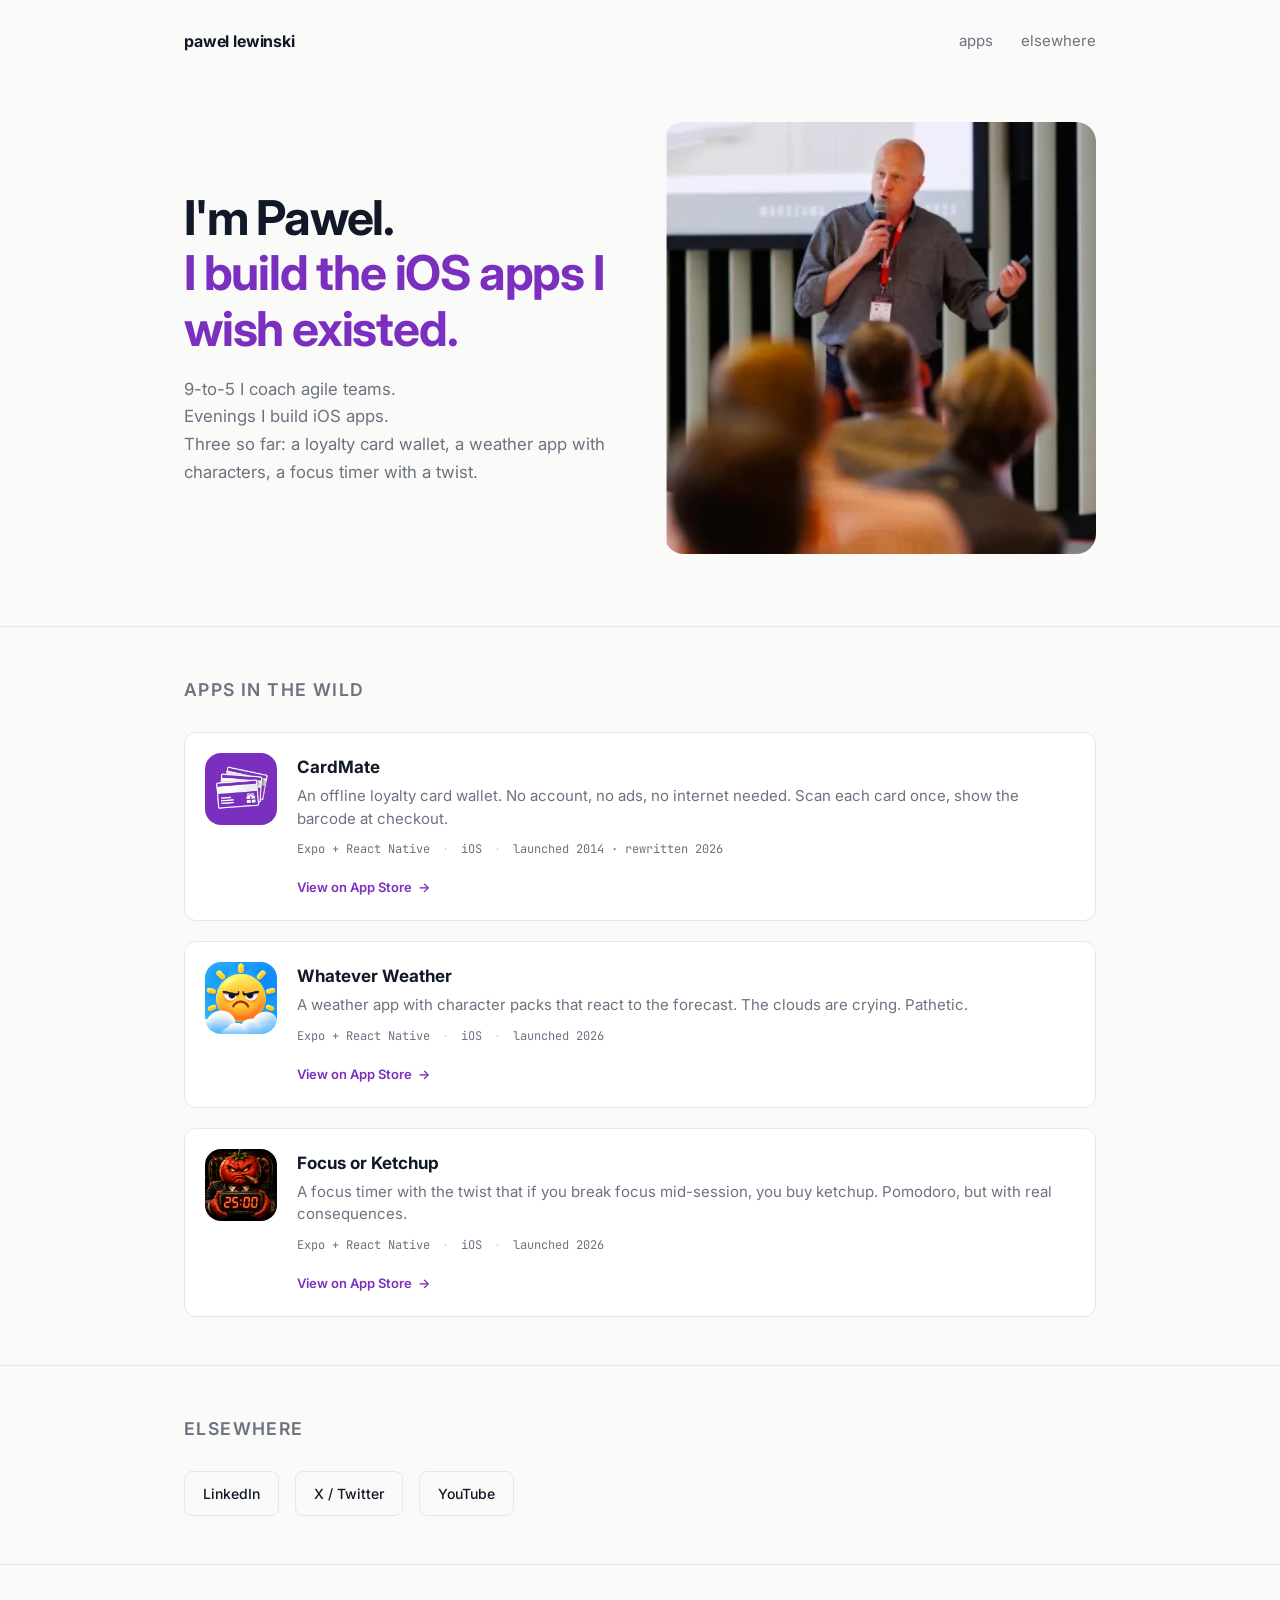
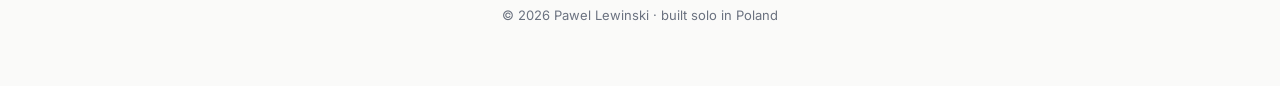
==== index.html @ d7a13c83 "Initial commit — portfolio site Static personal portfolio site for Pawel Lewinski. Three iOS apps (C" ====
<!doctype html>
<html lang="en">
<head>
<meta charset="UTF-8">
<meta name="viewport" content="width=device-width, initial-scale=1.0">
<meta name="robots" content="index, follow">
<meta name="theme-color" content="#7B2FBE">

<title>Pawel Lewinski — iOS apps I wish existed</title>
<meta name="description" content="I build iOS apps I wish existed. Three iOS apps so far: CardMate (loyalty card wallet), Whatever Weather (weather with characters), Focus or Ketchup (focus timer).">
<meta name="author" content="Pawel Lewinski">
<meta name="keywords" content="Pawel Lewinski, indie iOS developer, CardMate, Whatever Weather, Focus or Ketchup, agile coach, Kanban University, iOS apps, Expo React Native">
<link rel="canonical" href="https://agilelabs.pl/">

<meta property="og:title" content="Pawel Lewinski — iOS apps I wish existed">
<meta property="og:description" content="I build iOS apps I wish existed. Three iOS apps so far: CardMate, Whatever Weather, Focus or Ketchup.">
<meta property="og:type" content="website">
<meta property="og:url" content="https://agilelabs.pl/">
<meta property="og:locale" content="en_US">
<meta property="og:image" content="https://agilelabs.pl/images/og-image.png">
<meta property="og:image:width" content="1200">
<meta property="og:image:height" content="630">
<meta property="og:site_name" content="Pawel Lewinski">

<meta name="twitter:card" content="summary_large_image">
<meta name="twitter:title" content="Pawel Lewinski — iOS apps I wish existed">
<meta name="twitter:description" content="I build iOS apps I wish existed. Three iOS apps so far: CardMate, Whatever Weather, Focus or Ketchup.">
<meta name="twitter:image" content="https://agilelabs.pl/images/og-image.png">

<link rel="icon" type="image/png" sizes="32x32" href="icons/favicon-32.png">
<link rel="icon" type="image/png" sizes="16x16" href="icons/favicon-16.png">
<link rel="apple-touch-icon" sizes="180x180" href="icons/apple-touch-icon.png">
<link rel="manifest" href="site.webmanifest">

<link rel="preconnect" href="https://fonts.googleapis.com">
<link rel="preconnect" href="https://fonts.gstatic.com" crossorigin>
<link href="https://fonts.googleapis.com/css2?family=Inter:wght@400;500;600;700;800&family=JetBrains+Mono:wght@400;500&display=swap" rel="stylesheet">

<script type="application/ld+json">
{
  "@context": "https://schema.org",
  "@graph": [
    {
      "@type": "Person",
      "@id": "https://agilelabs.pl/#pawel",
      "name": "Pawel Lewinski",
      "url": "https://agilelabs.pl/",
      "image": "https://agilelabs.pl/images/pawel.png",
      "jobTitle": "iOS Developer and Agile Coach",
      "description": "Indie iOS developer and Kanban University certified trainer. Builds iOS apps I wish existed, coaches agile teams by day.",
      "nationality": "Polish",
      "sameAs": [
        "https://www.linkedin.com/in/pawellewinski/",
        "https://x.com/agilelabspl",
        "https://www.youtube.com/@agilelabs"
      ],
      "knowsAbout": ["iOS development", "React Native", "Expo", "Agile coaching", "Kanban", "App Store Optimization"]
    },
    {
      "@type": "WebSite",
      "@id": "https://agilelabs.pl/#website",
      "url": "https://agilelabs.pl/",
      "name": "Pawel Lewinski",
      "description": "Portfolio of iOS apps built solo and agile coaching work",
      "inLanguage": "en-US",
      "publisher": {"@id": "https://agilelabs.pl/#pawel"}
    },
    {
      "@type": "MobileApplication",
      "name": "CardMate",
      "operatingSystem": "iOS",
      "applicationCategory": "UtilitiesApplication",
      "url": "https://apps.apple.com/app/id787144602",
      "author": {"@id": "https://agilelabs.pl/#pawel"},
      "description": "An offline loyalty card wallet. No account, no ads, no internet needed.",
      "offers": {"@type": "Offer", "price": "0", "priceCurrency": "USD"}
    },
    {
      "@type": "MobileApplication",
      "name": "Whatever Weather",
      "operatingSystem": "iOS",
      "applicationCategory": "WeatherApplication",
      "url": "https://apps.apple.com/app/id6810740621",
      "author": {"@id": "https://agilelabs.pl/#pawel"},
      "description": "A weather app with character packs that react to the forecast."
    },
    {
      "@type": "MobileApplication",
      "name": "Focus or Ketchup",
      "operatingSystem": "iOS",
      "applicationCategory": "ProductivityApplication",
      "url": "https://apps.apple.com/app/id6808171272",
      "author": {"@id": "https://agilelabs.pl/#pawel"},
      "description": "A focus timer with the twist that if you break focus mid-session, you buy ketchup."
    }
  ]
}
</script>

<style>
*,*::before,*::after{box-sizing:border-box}
html{scroll-behavior:smooth;-webkit-text-size-adjust:100%}
body{
  margin:0;
  font-family:'Inter',-apple-system,BlinkMacSystemFont,'Segoe UI',Roboto,sans-serif;
  font-size:17px;line-height:1.65;
  color:#111827;background:#fafaf9;
  -webkit-font-smoothing:antialiased;
}
img{max-width:100%;height:auto;display:block}
a{color:inherit;text-decoration:none}
button{font:inherit;cursor:pointer;border:0}

:root{
  --ink:#111827;
  --muted:#6b7280;
  --line:#e5e7eb;
  --bg:#fafaf9;
  --card:#ffffff;
  --accent:#7B2FBE;
  --max:960px;
}

.wrap{max-width:var(--max);margin:0 auto;padding:0 24px}

/* NAV */
.nav{padding:28px 0}
.nav-inner{display:flex;align-items:center;justify-content:space-between}
.logo{font-weight:700;font-size:16px;letter-spacing:-0.01em}
.nav-links{display:flex;gap:28px;align-items:center;font-size:15px}
.nav-links a{color:var(--muted);transition:color .15s}
.nav-links a:hover{color:var(--ink)}

/* HERO — two columns, text left, photo right */
.hero{padding:40px 0 72px}
.hero-grid{
  display:grid;grid-template-columns:1fr 1fr;
  gap:48px;align-items:center;
}
.hero-text .name{
  font-size:15px;color:var(--muted);
  font-weight:500;margin:0 0 12px;
  text-transform:lowercase;letter-spacing:0.02em;
}
h1{
  font-size:clamp(2rem,4.2vw,3rem);
  line-height:1.15;letter-spacing:-0.025em;
  font-weight:700;margin:0 0 20px;
  color:var(--ink);
}
h1 .l2{display:block;color:var(--accent)}
.hero-sub{
  font-size:1.05rem;color:var(--muted);
  margin:0;max-width:460px;
}
.hero-photo{
  width:100%;aspect-ratio:1/1;
  border-radius:20px;overflow:hidden;
  background:#e5e7eb;
}
.hero-photo img{width:100%;height:100%;object-fit:cover;object-position:center 15%}
.hero-photo-placeholder{
  width:100%;height:100%;
  display:flex;align-items:center;justify-content:center;
  color:#9ca3af;font-size:14px;
  background:repeating-linear-gradient(
    45deg,#f3f4f6,#f3f4f6 10px,#e5e7eb 10px,#e5e7eb 20px
  );
}

/* SECTIONS */
section{padding:48px 0;border-top:1px solid var(--line)}
h2{
  font-size:1.1rem;font-weight:600;
  text-transform:uppercase;letter-spacing:0.08em;
  color:var(--muted);margin:0 0 28px;
}

/* APPS */
.apps{display:flex;flex-direction:column;gap:20px}
.app{
  display:flex;gap:20px;align-items:flex-start;
  padding:20px;border:1px solid var(--line);
  border-radius:12px;background:var(--card);
  transition:border-color .15s,transform .15s;
}
.app:hover{border-color:var(--accent);transform:translateY(-1px)}
.app-icon{
  width:72px;height:72px;border-radius:16px;
  flex-shrink:0;overflow:hidden;background:#f3f4f6;
}
.app-icon img{width:100%;height:100%;object-fit:cover}
.app-body{flex:1;min-width:0}
.app-title{
  font-size:17px;font-weight:700;margin:0 0 4px;
  color:var(--ink);
}
.app-desc{
  font-size:15px;color:var(--muted);margin:0 0 10px;
  line-height:1.5;
}
.app-meta{
  font-family:'JetBrains Mono',monospace;
  font-size:12px;color:var(--muted);
  display:flex;gap:12px;flex-wrap:wrap;
  margin-bottom:12px;
}
.app-meta span::after{content:"·";margin-left:12px;color:#d1d5db}
.app-meta span:last-child::after{content:""}
.app-link{
  display:inline-flex;align-items:center;gap:4px;
  font-size:13px;font-weight:600;
  color:var(--accent);
}
.app-link:hover{text-decoration:underline}
.app-link::after{content:"→";margin-left:2px}

/* ELSEWHERE */
.social{display:flex;flex-wrap:wrap;gap:16px}
.social a{
  padding:10px 18px;border:1px solid var(--line);
  border-radius:8px;font-size:14px;font-weight:500;
  transition:border-color .15s,color .15s;
}
.social a:hover{border-color:var(--accent);color:var(--accent)}

/* FOOTER */
footer{
  padding:40px 0 60px;
  font-size:13px;color:var(--muted);
  border-top:1px solid var(--line);
  text-align:center;
}

@media(max-width:760px){
  .hero-grid{grid-template-columns:1fr;gap:32px}
  .hero-photo{max-width:320px;margin:0 auto}
  .app{padding:16px;gap:16px}
  .app-icon{width:60px;height:60px}
}
</style>
</head>
<body>

<nav class="nav">
  <div class="wrap nav-inner">
    <div class="logo">pawel lewinski</div>
    <div class="nav-links">
      <a href="#apps">apps</a>
      <a href="#elsewhere">elsewhere</a>
    </div>
  </div>
</nav>

<header class="hero">
  <div class="wrap">
    <div class="hero-grid">
      <div class="hero-text">
        <h1>
          I'm Pawel.
          <span class="l2">I build the iOS apps I wish existed.</span>
        </h1>
        <p class="hero-sub">
          9-to-5 I coach agile teams.<br>
          Evenings I build iOS apps.<br>
          Three so far: a loyalty card wallet, a weather app with characters, a focus timer with a twist.
        </p>
      </div>
      <div class="hero-photo">
        <img src="images/pawel.png" alt="Pawel Lewinski" width="480" height="480">
      </div>
    </div>
  </div>
</header>

<section id="apps">
  <div class="wrap">
    <h2>Apps in the wild</h2>
    <div class="apps">

      <div class="app">
        <div class="app-icon">
          <img src="icons/cardmate.png" alt="CardMate app icon" width="72" height="72" loading="lazy">
        </div>
        <div class="app-body">
          <div class="app-title">CardMate</div>
          <p class="app-desc">An offline loyalty card wallet. No account, no ads, no internet needed. Scan each card once, show the barcode at checkout.</p>
          <div class="app-meta">
            <span>Expo + React Native</span>
            <span>iOS</span>
            <span>launched 2014 · rewritten 2026</span>
          </div>
          <a href="https://apps.apple.com/app/id787144602" class="app-link">View on App Store</a>
        </div>
      </div>

      <div class="app">
        <div class="app-icon">
          <img src="icons/whatever-weather.png" alt="Whatever Weather app icon" width="72" height="72" loading="lazy">
        </div>
        <div class="app-body">
          <div class="app-title">Whatever Weather</div>
          <p class="app-desc">A weather app with character packs that react to the forecast. The clouds are crying. Pathetic.</p>
          <div class="app-meta">
            <span>Expo + React Native</span>
            <span>iOS</span>
            <span>launched 2026</span>
          </div>
          <a href="https://apps.apple.com/app/id6810740621" class="app-link">View on App Store</a>
        </div>
      </div>

      <div class="app">
        <div class="app-icon">
          <img src="icons/focus-or-ketchup.png" alt="Focus or Ketchup app icon" width="72" height="72" loading="lazy">
        </div>
        <div class="app-body">
          <div class="app-title">Focus or Ketchup</div>
          <p class="app-desc">A focus timer with the twist that if you break focus mid-session, you buy ketchup. Pomodoro, but with real consequences.</p>
          <div class="app-meta">
            <span>Expo + React Native</span>
            <span>iOS</span>
            <span>launched 2026</span>
          </div>
          <a href="https://apps.apple.com/app/id6808171272" class="app-link">View on App Store</a>
        </div>
      </div>

    </div>
  </div>
</section>

<section id="elsewhere">
  <div class="wrap">
    <h2>Elsewhere</h2>
    <div class="social">
      <a href="https://www.linkedin.com/in/pawellewinski/">LinkedIn</a>
      <a href="https://x.com/agilelabspl">X / Twitter</a>
      <a href="https://www.youtube.com/@agilelabs">YouTube</a>
    </div>
  </div>
</section>

<footer>
  <div class="wrap">
    © 2026 Pawel Lewinski · built solo in Poland
  </div>
</footer>

</body>
</html>
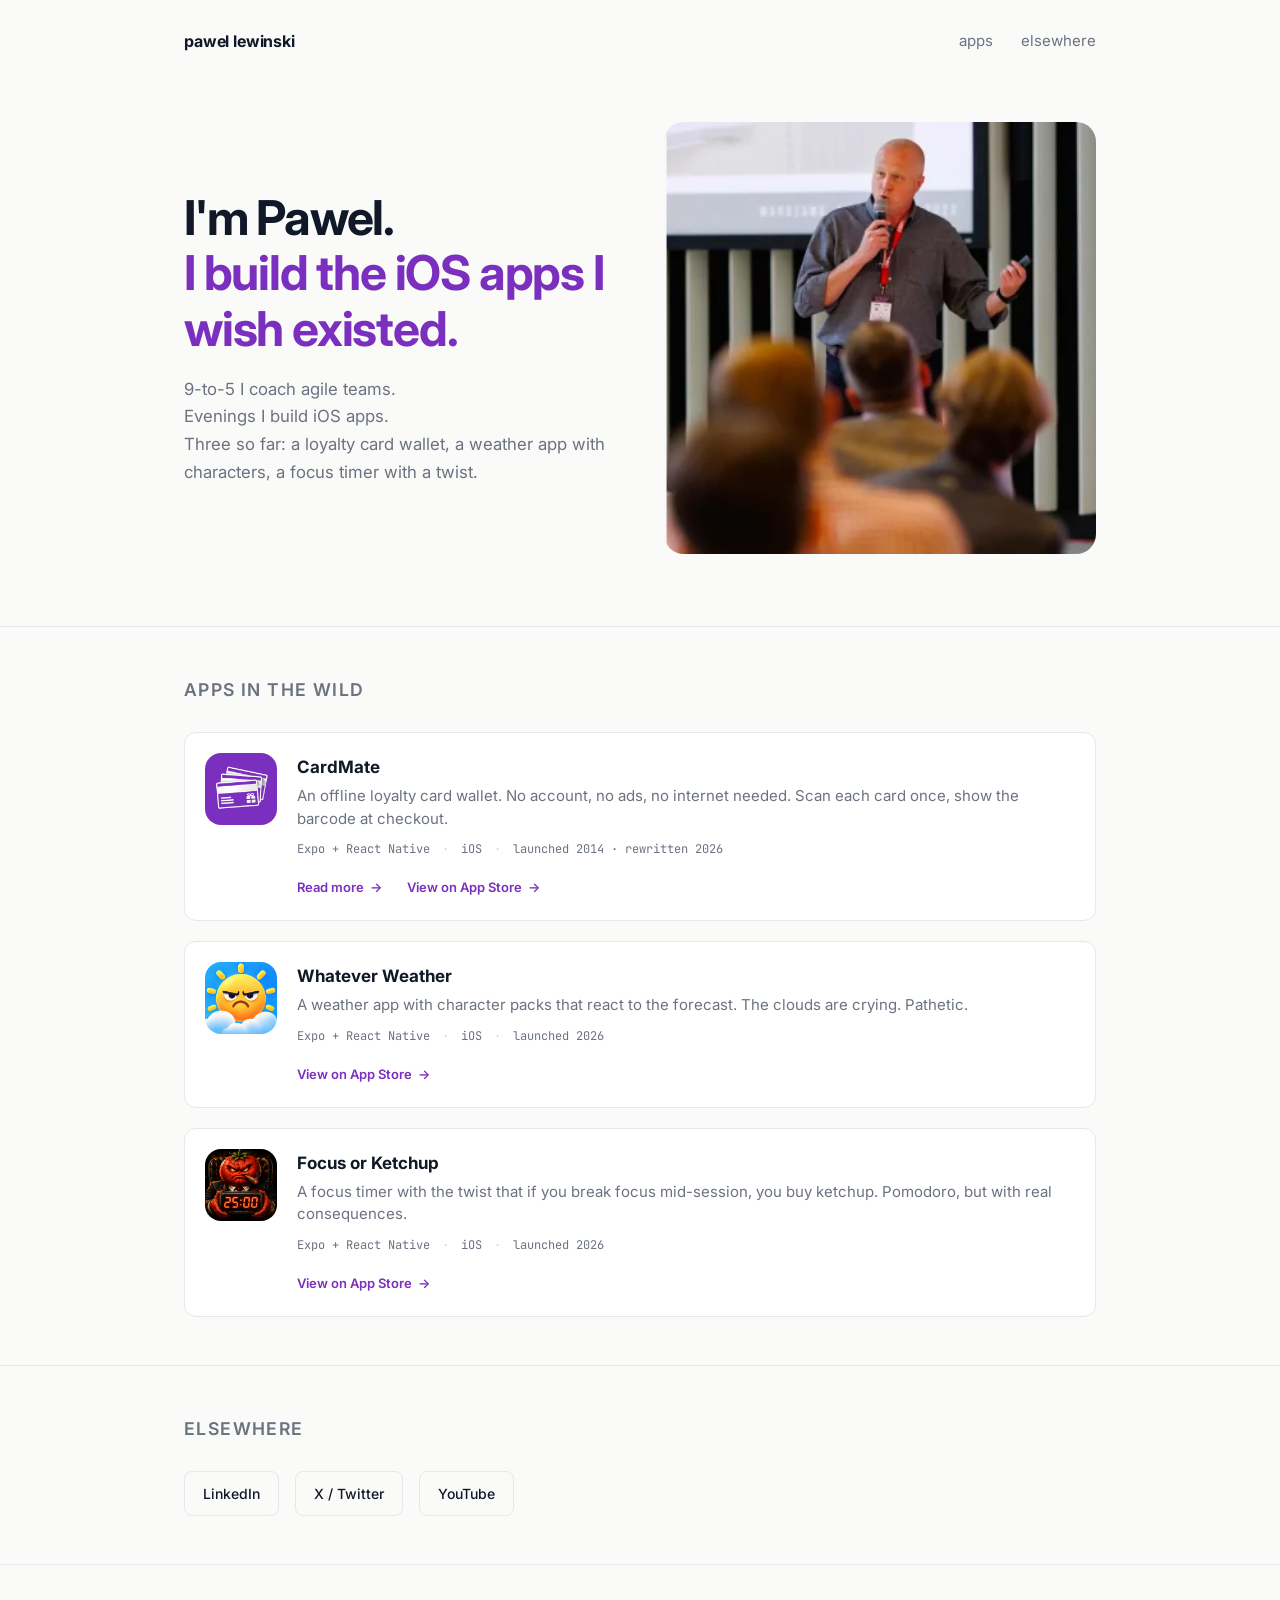
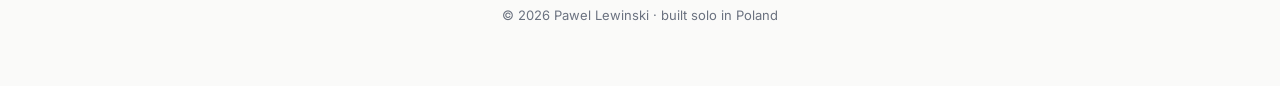
==== commit b2252397: "Add Read more link to CardMate card on homepage Links to the /cardmate/ subpage. Only CardMate has a" ====
--- a/index.html
+++ b/index.html
@@ -211,7 +211,9 @@
   display:inline-flex;align-items:center;gap:4px;
   font-size:13px;font-weight:600;
   color:var(--accent);
-}
+  margin-right:20px;
+}
+.app-link:last-child{margin-right:0}
 .app-link:hover{text-decoration:underline}
 .app-link::after{content:"→";margin-left:2px}
 
@@ -290,6 +292,7 @@
             <span>iOS</span>
             <span>launched 2014 · rewritten 2026</span>
           </div>
+          <a href="/cardmate/" class="app-link">Read more</a>
           <a href="https://apps.apple.com/app/id787144602" class="app-link">View on App Store</a>
         </div>
       </div>
